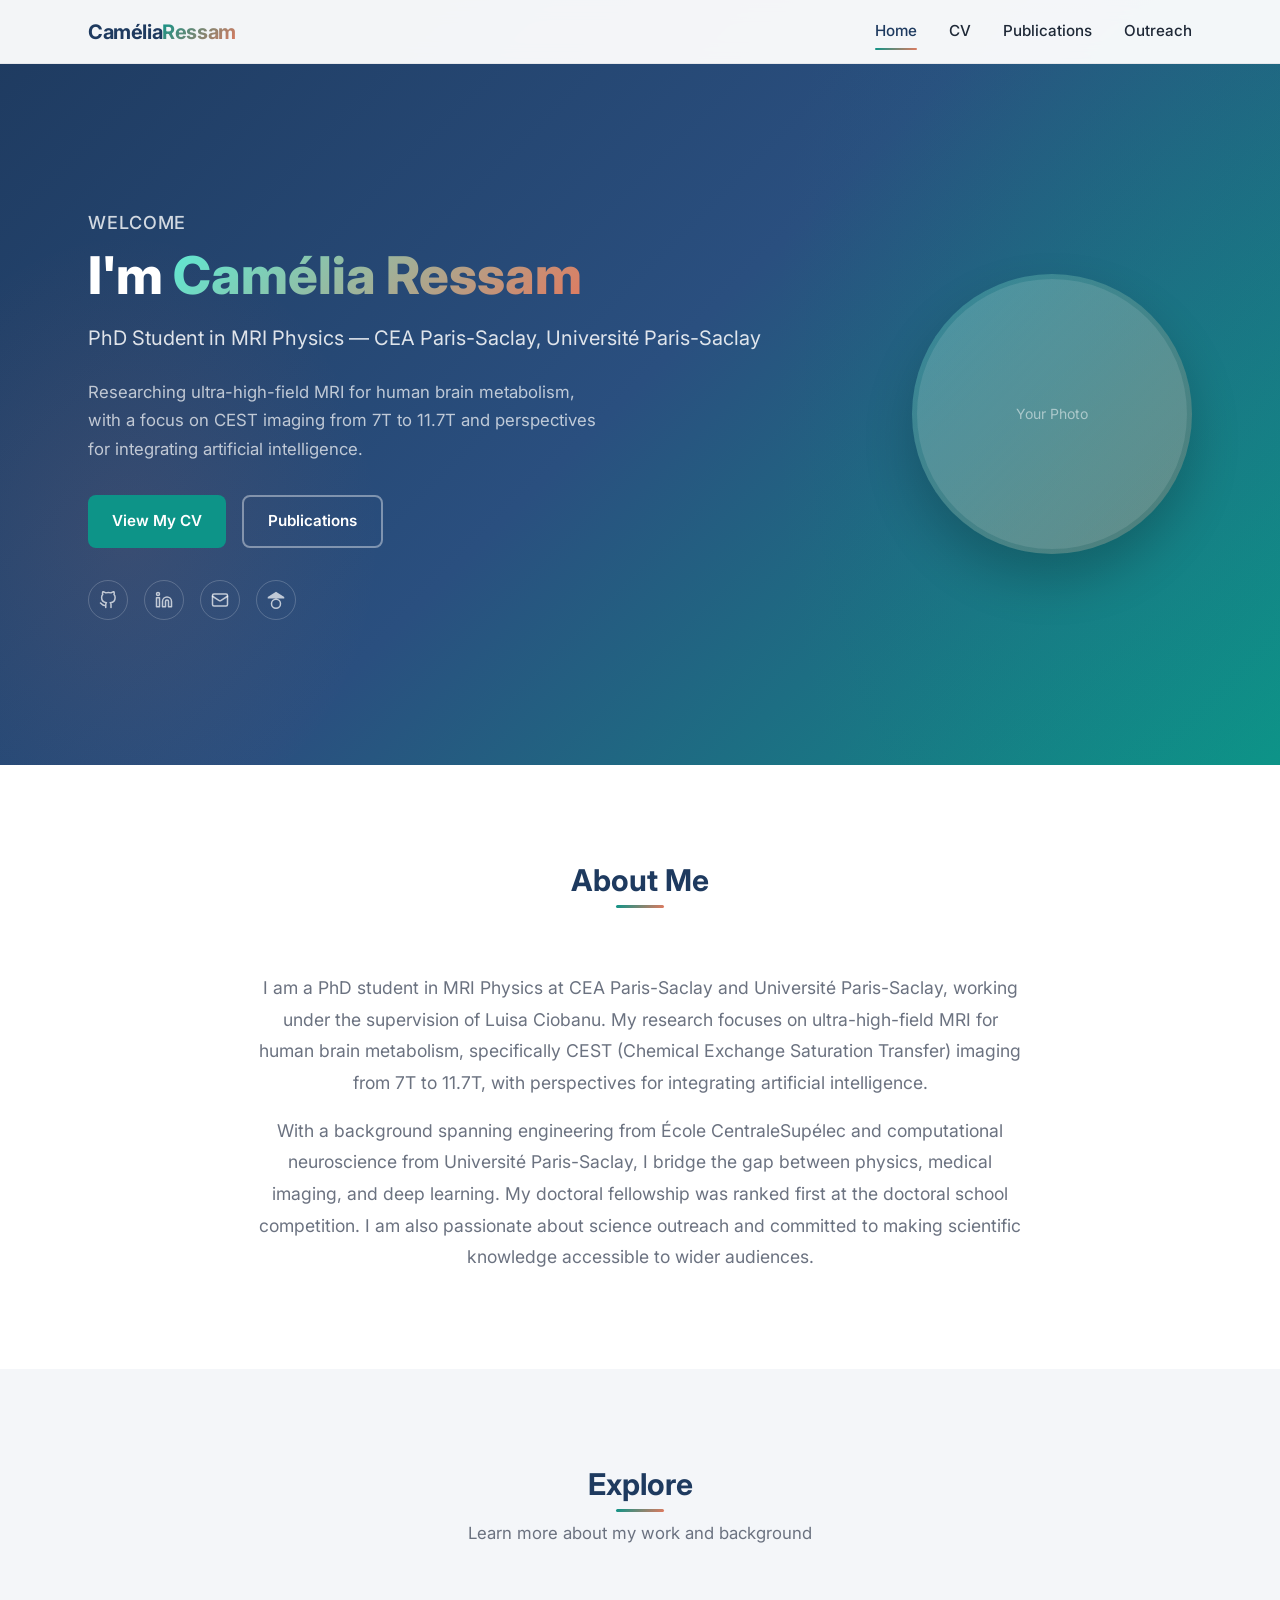
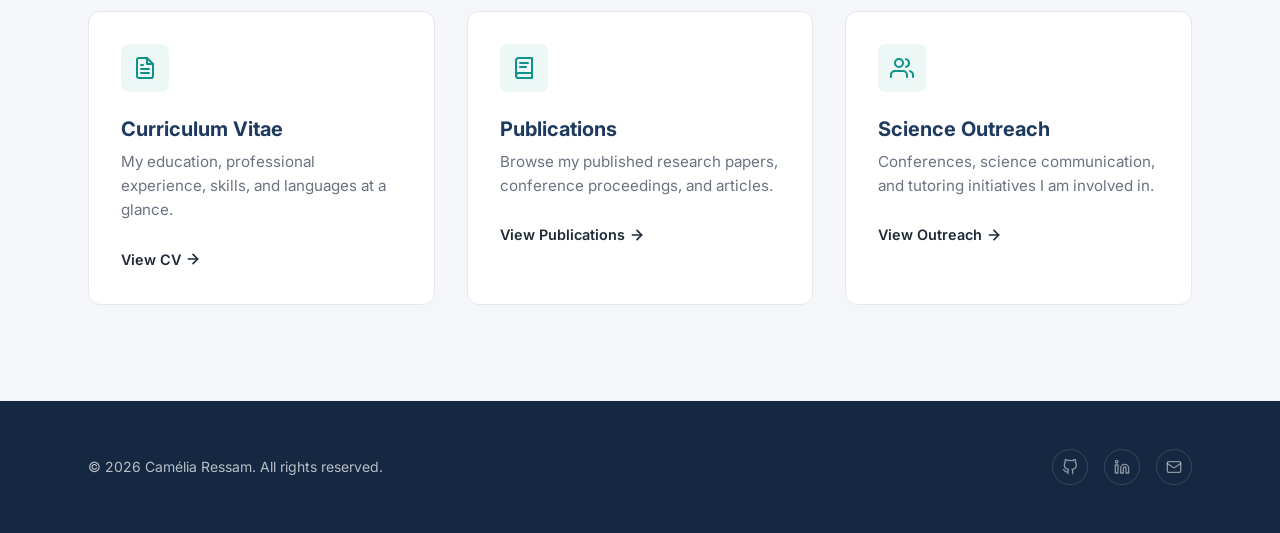
==== index.html @ 6297144e "First Commit" ====
<!DOCTYPE html>
<html lang="en">
<head>
  <meta charset="UTF-8">
  <meta name="viewport" content="width=device-width, initial-scale=1.0">
  <title>Cam&eacute;lia Ressam &mdash; MRI Physics Researcher</title>
  <meta name="description" content="Personal academic website of Cam&eacute;lia Ressam. PhD student in MRI Physics at CEA Paris-Saclay. Research, publications, and CV.">
  <link rel="preconnect" href="https://fonts.googleapis.com">
  <link rel="preconnect" href="https://fonts.gstatic.com" crossorigin>
  <link href="https://fonts.googleapis.com/css2?family=Inter:wght@400;500;600;700;800&display=swap" rel="stylesheet">
  <link rel="stylesheet" href="css/style.css">
</head>
<body>

  <!-- ════════════════════════════════════════════════════════
       Navigation
       ════════════════════════════════════════════════════════ -->
  <nav class="navbar" role="navigation" aria-label="Main navigation">
    <div class="container navbar__inner">
      <a href="index.html" class="navbar__logo">Cam&eacute;lia<span>Ressam</span></a>

      <button class="navbar__toggle" aria-label="Toggle menu" aria-expanded="false">
        <span></span><span></span><span></span>
      </button>

      <div class="navbar__links">
        <a href="index.html" class="navbar__link navbar__link--active">Home</a>
        <a href="cv.html" class="navbar__link">CV</a>
        <a href="publications.html" class="navbar__link">Publications</a>
        <a href="outreach.html" class="navbar__link">Outreach</a>
      </div>
    </div>
  </nav>

  <!-- ════════════════════════════════════════════════════════
       Hero
       ════════════════════════════════════════════════════════ -->
  <header class="hero">
    <div class="container hero__inner">
      <div class="hero__content">
        <p class="hero__greeting">Welcome</p>
        <h1 class="hero__name">I'm <span>Cam&eacute;lia Ressam</span></h1>
        <p class="hero__title">PhD Student in MRI Physics &mdash; CEA Paris-Saclay, Universit&eacute; Paris-Saclay</p>
        <p class="hero__description">
          Researching ultra-high-field MRI for human brain metabolism, with a focus on
          CEST imaging from 7T to 11.7T and perspectives for integrating artificial intelligence.
        </p>

        <div class="hero__actions">
          <a href="cv.html" class="btn btn--primary">View My CV</a>
          <a href="publications.html" class="btn btn--outline">Publications</a>
        </div>

        <div class="social-links" style="margin-top: var(--spacing-xl);">
          <a href="#" class="social-link" aria-label="GitHub" target="_blank" rel="noopener noreferrer">
            <svg width="18" height="18" viewBox="0 0 24 24" fill="none" stroke="currentColor" stroke-width="2" stroke-linecap="round" stroke-linejoin="round"><path d="M9 19c-5 1.5-5-2.5-7-3m14 6v-3.87a3.37 3.37 0 0 0-.94-2.61c3.14-.35 6.44-1.54 6.44-7A5.44 5.44 0 0 0 20 4.77 5.07 5.07 0 0 0 19.91 1S18.73.65 16 2.48a13.38 13.38 0 0 0-7 0C6.27.65 5.09 1 5.09 1A5.07 5.07 0 0 0 5 4.77a5.44 5.44 0 0 0-1.5 3.78c0 5.42 3.3 6.61 6.44 7A3.37 3.37 0 0 0 9 18.13V22"/></svg>
          </a>
          <a href="#" class="social-link" aria-label="LinkedIn" target="_blank" rel="noopener noreferrer">
            <svg width="18" height="18" viewBox="0 0 24 24" fill="none" stroke="currentColor" stroke-width="2" stroke-linecap="round" stroke-linejoin="round"><path d="M16 8a6 6 0 0 1 6 6v7h-4v-7a2 2 0 0 0-2-2 2 2 0 0 0-2 2v7h-4v-7a6 6 0 0 1 6-6z"/><rect x="2" y="9" width="4" height="12"/><circle cx="4" cy="4" r="2"/></svg>
          </a>
          <a href="mailto:camelia.ressam@cea.fr" class="social-link" aria-label="Email">
            <svg width="18" height="18" viewBox="0 0 24 24" fill="none" stroke="currentColor" stroke-width="2" stroke-linecap="round" stroke-linejoin="round"><rect x="2" y="4" width="20" height="16" rx="2"/><path d="m22 7-8.97 5.7a1.94 1.94 0 0 1-2.06 0L2 7"/></svg>
          </a>
          <a href="#" class="social-link" aria-label="Google Scholar" target="_blank" rel="noopener noreferrer">
            <svg width="18" height="18" viewBox="0 0 24 24" fill="currentColor"><path d="M12 24a7 7 0 1 1 0-14 7 7 0 0 1 0 14zm0-2a5 5 0 1 0 0-10 5 5 0 0 0 0 10zM1 8l11-7 11 7v2H1V8z"/></svg>
          </a>
        </div>
      </div>

      <div class="hero__photo">
        <div class="hero__photo-wrapper">
          <!-- Replace with <img src="assets/photo.jpg" alt="Cam&eacute;lia Ressam"> when available -->
          <div class="hero__photo-placeholder">Your Photo</div>
        </div>
      </div>
    </div>
  </header>

  <!-- ════════════════════════════════════════════════════════
       About Section
       ════════════════════════════════════════════════════════ -->
  <section class="section" id="about">
    <div class="container">
      <div class="section__header fade-in">
        <h2>About Me</h2>
      </div>
      <div class="about__content fade-in">
        <p class="about__text">
          I am a PhD student in MRI Physics at CEA Paris-Saclay and Universit&eacute; Paris-Saclay,
          working under the supervision of Luisa Ciobanu. My research focuses on ultra-high-field
          MRI for human brain metabolism, specifically CEST (Chemical Exchange Saturation Transfer)
          imaging from 7T to 11.7T, with perspectives for integrating artificial intelligence.
        </p>
        <p class="about__text" style="margin-top: var(--spacing-md);">
          With a background spanning engineering from &Eacute;cole CentraleSup&eacute;lec and
          computational neuroscience from Universit&eacute; Paris-Saclay, I bridge the gap between
          physics, medical imaging, and deep learning. My doctoral fellowship was ranked first
          at the doctoral school competition. I am also passionate about science outreach and
          committed to making scientific knowledge accessible to wider audiences.
        </p>
      </div>
    </div>
  </section>

  <!-- ════════════════════════════════════════════════════════
       Quick Links
       ════════════════════════════════════════════════════════ -->
  <section class="section section--alt" id="explore">
    <div class="container">
      <div class="section__header fade-in">
        <h2>Explore</h2>
        <p class="section__subtitle">Learn more about my work and background</p>
      </div>
      <div class="cards-grid">
        <a href="cv.html" class="card fade-in" style="text-decoration:none; color:inherit;">
          <div class="card__icon">
            <svg width="24" height="24" viewBox="0 0 24 24" fill="none" stroke="currentColor" stroke-width="2" stroke-linecap="round" stroke-linejoin="round"><path d="M14 2H6a2 2 0 0 0-2 2v16a2 2 0 0 0 2 2h12a2 2 0 0 0 2-2V8z"/><polyline points="14 2 14 8 20 8"/><line x1="16" y1="13" x2="8" y2="13"/><line x1="16" y1="17" x2="8" y2="17"/><polyline points="10 9 9 9 8 9"/></svg>
          </div>
          <h3 class="card__title">Curriculum Vitae</h3>
          <p class="card__text">My education, professional experience, skills, and languages at a glance.</p>
          <span class="card__link">
            View CV
            <svg width="16" height="16" viewBox="0 0 24 24" fill="none" stroke="currentColor" stroke-width="2.5" stroke-linecap="round" stroke-linejoin="round"><line x1="5" y1="12" x2="19" y2="12"/><polyline points="12 5 19 12 12 19"/></svg>
          </span>
        </a>

        <a href="publications.html" class="card fade-in" style="text-decoration:none; color:inherit;">
          <div class="card__icon">
            <svg width="24" height="24" viewBox="0 0 24 24" fill="none" stroke="currentColor" stroke-width="2" stroke-linecap="round" stroke-linejoin="round"><path d="M4 19.5A2.5 2.5 0 0 1 6.5 17H20"/><path d="M6.5 2H20v20H6.5A2.5 2.5 0 0 1 4 19.5v-15A2.5 2.5 0 0 1 6.5 2z"/><line x1="8" y1="7" x2="16" y2="7"/><line x1="8" y1="11" x2="14" y2="11"/></svg>
          </div>
          <h3 class="card__title">Publications</h3>
          <p class="card__text">Browse my published research papers, conference proceedings, and articles.</p>
          <span class="card__link">
            View Publications
            <svg width="16" height="16" viewBox="0 0 24 24" fill="none" stroke="currentColor" stroke-width="2.5" stroke-linecap="round" stroke-linejoin="round"><line x1="5" y1="12" x2="19" y2="12"/><polyline points="12 5 19 12 12 19"/></svg>
          </span>
        </a>

        <a href="outreach.html" class="card fade-in" style="text-decoration:none; color:inherit;">
          <div class="card__icon">
            <svg width="24" height="24" viewBox="0 0 24 24" fill="none" stroke="currentColor" stroke-width="2" stroke-linecap="round" stroke-linejoin="round"><path d="M17 21v-2a4 4 0 0 0-4-4H5a4 4 0 0 0-4 4v2"/><circle cx="9" cy="7" r="4"/><path d="M23 21v-2a4 4 0 0 0-3-3.87"/><path d="M16 3.13a4 4 0 0 1 0 7.75"/></svg>
          </div>
          <h3 class="card__title">Science Outreach</h3>
          <p class="card__text">Conferences, science communication, and tutoring initiatives I am involved in.</p>
          <span class="card__link">
            View Outreach
            <svg width="16" height="16" viewBox="0 0 24 24" fill="none" stroke="currentColor" stroke-width="2.5" stroke-linecap="round" stroke-linejoin="round"><line x1="5" y1="12" x2="19" y2="12"/><polyline points="12 5 19 12 12 19"/></svg>
          </span>
        </a>
      </div>
    </div>
  </section>

  <!-- ════════════════════════════════════════════════════════
       Footer
       ════════════════════════════════════════════════════════ -->
  <footer class="footer">
    <div class="container footer__inner">
      <p class="footer__copy">&copy; 2026 Cam&eacute;lia Ressam. All rights reserved.</p>
      <div class="footer__links">
        <a href="#" class="footer__link" aria-label="GitHub" target="_blank" rel="noopener noreferrer">
          <svg width="16" height="16" viewBox="0 0 24 24" fill="none" stroke="currentColor" stroke-width="2" stroke-linecap="round" stroke-linejoin="round"><path d="M9 19c-5 1.5-5-2.5-7-3m14 6v-3.87a3.37 3.37 0 0 0-.94-2.61c3.14-.35 6.44-1.54 6.44-7A5.44 5.44 0 0 0 20 4.77 5.07 5.07 0 0 0 19.91 1S18.73.65 16 2.48a13.38 13.38 0 0 0-7 0C6.27.65 5.09 1 5.09 1A5.07 5.07 0 0 0 5 4.77a5.44 5.44 0 0 0-1.5 3.78c0 5.42 3.3 6.61 6.44 7A3.37 3.37 0 0 0 9 18.13V22"/></svg>
        </a>
        <a href="#" class="footer__link" aria-label="LinkedIn" target="_blank" rel="noopener noreferrer">
          <svg width="16" height="16" viewBox="0 0 24 24" fill="none" stroke="currentColor" stroke-width="2" stroke-linecap="round" stroke-linejoin="round"><path d="M16 8a6 6 0 0 1 6 6v7h-4v-7a2 2 0 0 0-2-2 2 2 0 0 0-2 2v7h-4v-7a6 6 0 0 1 6-6z"/><rect x="2" y="9" width="4" height="12"/><circle cx="4" cy="4" r="2"/></svg>
        </a>
        <a href="mailto:camelia.ressam@cea.fr" class="footer__link" aria-label="Email">
          <svg width="16" height="16" viewBox="0 0 24 24" fill="none" stroke="currentColor" stroke-width="2" stroke-linecap="round" stroke-linejoin="round"><rect x="2" y="4" width="20" height="16" rx="2"/><path d="m22 7-8.97 5.7a1.94 1.94 0 0 1-2.06 0L2 7"/></svg>
        </a>
      </div>
    </div>
  </footer>

  <script src="js/main.js"></script>
</body>
</html>
---- css/style.css ----
/* ============================================================
   CSS Custom Properties
   ============================================================ */
:root {
  --color-primary: #1e3a5f;
  --color-primary-light: #2a4f7f;
  --color-primary-dark: #142842;
  --color-accent: #0d9488;
  --color-accent-light: #14b8a6;
  --color-accent-secondary: #e07a5f;
  --color-bg: #ffffff;
  --color-bg-alt: #f4f6f9;
  --color-bg-card: #ffffff;
  --color-text: #1f2937;
  --color-text-light: #6b7280;
  --color-text-inverse: #ffffff;
  --color-border: #e5e7eb;
  --color-border-accent: #0d9488;
  --gradient-accent: linear-gradient(135deg, #0d9488, #e07a5f);
  --gradient-hero: linear-gradient(135deg, #1e3a5f 0%, #2a4f7f 50%, #0d9488 100%);

  --font-body: 'Inter', system-ui, -apple-system, sans-serif;
  --font-heading: 'Inter', system-ui, -apple-system, sans-serif;

  --spacing-xs: 0.25rem;
  --spacing-sm: 0.5rem;
  --spacing-md: 1rem;
  --spacing-lg: 1.5rem;
  --spacing-xl: 2rem;
  --spacing-2xl: 3rem;
  --spacing-3xl: 4rem;
  --spacing-4xl: 6rem;

  --radius-sm: 0.375rem;
  --radius-md: 0.5rem;
  --radius-lg: 0.75rem;
  --radius-xl: 1rem;
  --radius-full: 9999px;

  --shadow-sm: 0 1px 2px rgba(0, 0, 0, 0.05);
  --shadow-md: 0 4px 6px -1px rgba(0, 0, 0, 0.07), 0 2px 4px -2px rgba(0, 0, 0, 0.05);
  --shadow-lg: 0 10px 15px -3px rgba(0, 0, 0, 0.08), 0 4px 6px -4px rgba(0, 0, 0, 0.05);
  --shadow-xl: 0 20px 25px -5px rgba(0, 0, 0, 0.08), 0 8px 10px -6px rgba(0, 0, 0, 0.04);

  --transition-fast: 150ms ease;
  --transition-base: 250ms ease;
  --transition-slow: 350ms ease;

  --nav-height: 4rem;
  --max-width: 72rem;
}

/* ============================================================
   Reset & Base
   ============================================================ */
*,
*::before,
*::after {
  box-sizing: border-box;
  margin: 0;
  padding: 0;
}

html {
  scroll-behavior: smooth;
  scroll-padding-top: calc(var(--nav-height) + var(--spacing-lg));
}

body {
  font-family: var(--font-body);
  font-size: 1rem;
  line-height: 1.6;
  color: var(--color-text);
  background-color: var(--color-bg);
  -webkit-font-smoothing: antialiased;
  -moz-osx-font-smoothing: grayscale;
}

img {
  max-width: 100%;
  height: auto;
  display: block;
}

a {
  color: var(--color-accent);
  text-decoration: none;
  transition: color var(--transition-fast);
}

a:hover {
  color: var(--color-accent-light);
}

h1, h2, h3, h4, h5, h6 {
  font-family: var(--font-heading);
  font-weight: 700;
  line-height: 1.3;
  color: var(--color-primary);
}

h1 { font-size: 2.5rem; }
h2 { font-size: 1.875rem; }
h3 { font-size: 1.375rem; }
h4 { font-size: 1.125rem; }

p + p { margin-top: var(--spacing-md); }

ul, ol {
  list-style: none;
}

button {
  font-family: inherit;
  cursor: pointer;
  border: none;
  background: none;
}

/* ============================================================
   Utilities
   ============================================================ */
.container {
  width: 100%;
  max-width: var(--max-width);
  margin: 0 auto;
  padding: 0 var(--spacing-lg);
}

.section {
  padding: var(--spacing-4xl) 0;
}

.section--alt {
  background-color: var(--color-bg-alt);
}

.section__header {
  text-align: center;
  margin-bottom: var(--spacing-3xl);
}

.section__header h2 {
  display: inline-block;
  position: relative;
  padding-bottom: var(--spacing-sm);
}

.section__header h2::after {
  content: '';
  position: absolute;
  bottom: 0;
  left: 50%;
  transform: translateX(-50%);
  width: 3rem;
  height: 3px;
  background: var(--gradient-accent);
  border-radius: var(--radius-full);
}

.section__subtitle {
  color: var(--color-text-light);
  margin-top: var(--spacing-sm);
  font-size: 1.05rem;
}

.sr-only {
  position: absolute;
  width: 1px;
  height: 1px;
  padding: 0;
  margin: -1px;
  overflow: hidden;
  clip: rect(0, 0, 0, 0);
  white-space: nowrap;
  border: 0;
}

/* ============================================================
   Navigation
   ============================================================ */
.navbar {
  position: fixed;
  top: 0;
  left: 0;
  right: 0;
  height: var(--nav-height);
  background: rgba(255, 255, 255, 0.95);
  backdrop-filter: blur(10px);
  -webkit-backdrop-filter: blur(10px);
  border-bottom: 1px solid var(--color-border);
  z-index: 1000;
  transition: box-shadow var(--transition-base);
}

.navbar--scrolled {
  box-shadow: var(--shadow-md);
}

.navbar__inner {
  display: flex;
  align-items: center;
  justify-content: space-between;
  height: 100%;
}

.navbar__logo {
  font-size: 1.25rem;
  font-weight: 700;
  color: var(--color-primary);
  letter-spacing: -0.02em;
}

.navbar__logo:hover {
  color: var(--color-primary);
}

.navbar__logo span {
  background: var(--gradient-accent);
  -webkit-background-clip: text;
  background-clip: text;
  -webkit-text-fill-color: transparent;
}

.navbar__links {
  display: flex;
  align-items: center;
  gap: var(--spacing-xl);
}

.navbar__link {
  position: relative;
  font-size: 0.95rem;
  font-weight: 500;
  color: var(--color-text);
  padding: var(--spacing-xs) 0;
  transition: color var(--transition-fast);
}

.navbar__link::after {
  content: '';
  position: absolute;
  bottom: -2px;
  left: 0;
  width: 0;
  height: 2px;
  background: var(--gradient-accent);
  border-radius: var(--radius-full);
  transition: width var(--transition-base);
}

.navbar__link:hover,
.navbar__link--active {
  color: var(--color-primary);
}

.navbar__link:hover::after,
.navbar__link--active::after {
  width: 100%;
}

.navbar__toggle {
  display: none;
  flex-direction: column;
  justify-content: center;
  gap: 5px;
  width: 2rem;
  height: 2rem;
  padding: 2px;
}

.navbar__toggle span {
  display: block;
  width: 100%;
  height: 2px;
  background: var(--color-primary);
  border-radius: var(--radius-full);
  transition: transform var(--transition-base), opacity var(--transition-fast);
}

.navbar__toggle--open span:nth-child(1) {
  transform: translateY(7px) rotate(45deg);
}

.navbar__toggle--open span:nth-child(2) {
  opacity: 0;
}

.navbar__toggle--open span:nth-child(3) {
  transform: translateY(-7px) rotate(-45deg);
}

/* ============================================================
   Hero
   ============================================================ */
.hero {
  position: relative;
  min-height: 85vh;
  display: flex;
  align-items: center;
  background: var(--gradient-hero);
  padding-top: var(--nav-height);
  overflow: hidden;
}

.hero::before {
  content: '';
  position: absolute;
  top: -50%;
  right: -20%;
  width: 60%;
  height: 200%;
  background: radial-gradient(ellipse, rgba(13, 148, 136, 0.15) 0%, transparent 70%);
  pointer-events: none;
}

.hero::after {
  content: '';
  position: absolute;
  bottom: -10%;
  left: -10%;
  width: 40%;
  height: 80%;
  background: radial-gradient(ellipse, rgba(224, 122, 95, 0.1) 0%, transparent 70%);
  pointer-events: none;
}

.hero__inner {
  display: flex;
  align-items: center;
  gap: var(--spacing-3xl);
  position: relative;
  z-index: 1;
}

.hero__content {
  flex: 1;
}

.hero__greeting {
  font-size: 1.125rem;
  font-weight: 500;
  color: rgba(255, 255, 255, 0.8);
  margin-bottom: var(--spacing-sm);
  letter-spacing: 0.05em;
  text-transform: uppercase;
}

.hero__name {
  font-size: 3.25rem;
  font-weight: 800;
  color: var(--color-text-inverse);
  line-height: 1.15;
  margin-bottom: var(--spacing-md);
}

.hero__name span {
  background: linear-gradient(135deg, #5eead4, #e07a5f);
  -webkit-background-clip: text;
  background-clip: text;
  -webkit-text-fill-color: transparent;
}

.hero__title {
  font-size: 1.25rem;
  font-weight: 400;
  color: rgba(255, 255, 255, 0.85);
  margin-bottom: var(--spacing-lg);
}

.hero__description {
  font-size: 1.05rem;
  color: rgba(255, 255, 255, 0.7);
  max-width: 32rem;
  line-height: 1.7;
  margin-bottom: var(--spacing-xl);
}

.hero__actions {
  display: flex;
  gap: var(--spacing-md);
  flex-wrap: wrap;
}

.hero__photo {
  flex-shrink: 0;
}

.hero__photo-wrapper {
  width: 280px;
  height: 280px;
  border-radius: var(--radius-full);
  background: linear-gradient(135deg, rgba(94, 234, 212, 0.3), rgba(224, 122, 95, 0.3));
  padding: 5px;
  box-shadow: 0 25px 50px rgba(0, 0, 0, 0.2);
}

.hero__photo-wrapper img,
.hero__photo-placeholder {
  width: 100%;
  height: 100%;
  border-radius: var(--radius-full);
  object-fit: cover;
}

.hero__photo-placeholder {
  display: flex;
  align-items: center;
  justify-content: center;
  background: rgba(255, 255, 255, 0.1);
  color: rgba(255, 255, 255, 0.5);
  font-size: 0.875rem;
  text-align: center;
  padding: var(--spacing-md);
}

/* ============================================================
   Buttons
   ============================================================ */
.btn {
  display: inline-flex;
  align-items: center;
  gap: var(--spacing-sm);
  padding: 0.75rem 1.5rem;
  font-size: 0.95rem;
  font-weight: 600;
  border-radius: var(--radius-md);
  transition: all var(--transition-base);
  text-decoration: none;
}

.btn--primary {
  background: var(--color-accent);
  color: var(--color-text-inverse);
}

.btn--primary:hover {
  background: var(--color-accent-light);
  color: var(--color-text-inverse);
  transform: translateY(-1px);
  box-shadow: 0 4px 12px rgba(13, 148, 136, 0.3);
}

.btn--outline {
  border: 2px solid rgba(255, 255, 255, 0.4);
  color: var(--color-text-inverse);
}

.btn--outline:hover {
  border-color: rgba(255, 255, 255, 0.8);
  color: var(--color-text-inverse);
  background: rgba(255, 255, 255, 0.1);
  transform: translateY(-1px);
}

.btn--outline-dark {
  border: 2px solid var(--color-border);
  color: var(--color-text);
}

.btn--outline-dark:hover {
  border-color: var(--color-accent);
  color: var(--color-accent);
  transform: translateY(-1px);
}

.btn--small {
  padding: 0.4rem 0.9rem;
  font-size: 0.8rem;
}

.btn--ghost {
  color: var(--color-accent);
  padding: 0.4rem 0.75rem;
}

.btn--ghost:hover {
  background: rgba(13, 148, 136, 0.08);
}

/* ============================================================
   Cards (Home quick-links)
   ============================================================ */
.cards-grid {
  display: grid;
  grid-template-columns: repeat(auto-fit, minmax(280px, 1fr));
  gap: var(--spacing-xl);
}

.card {
  background: var(--color-bg-card);
  border-radius: var(--radius-lg);
  padding: var(--spacing-xl);
  border: 1px solid var(--color-border);
  transition: all var(--transition-base);
  position: relative;
  overflow: hidden;
}

.card::before {
  content: '';
  position: absolute;
  top: 0;
  left: 0;
  right: 0;
  height: 3px;
  background: var(--gradient-accent);
  transform: scaleX(0);
  transform-origin: left;
  transition: transform var(--transition-base);
}

.card:hover {
  transform: translateY(-4px);
  box-shadow: var(--shadow-lg);
  border-color: transparent;
}

.card:hover::before {
  transform: scaleX(1);
}

.card__icon {
  width: 3rem;
  height: 3rem;
  border-radius: var(--radius-md);
  display: flex;
  align-items: center;
  justify-content: center;
  font-size: 1.5rem;
  margin-bottom: var(--spacing-lg);
  background: rgba(13, 148, 136, 0.08);
  color: var(--color-accent);
}

.card__title {
  font-size: 1.25rem;
  margin-bottom: var(--spacing-sm);
  color: var(--color-primary);
}

.card__text {
  color: var(--color-text-light);
  font-size: 0.95rem;
  margin-bottom: var(--spacing-lg);
}

.card__link {
  font-weight: 600;
  font-size: 0.9rem;
  display: inline-flex;
  align-items: center;
  gap: var(--spacing-xs);
}

.card__link svg {
  transition: transform var(--transition-fast);
}

.card:hover .card__link svg {
  transform: translateX(4px);
}

/* ============================================================
   About section (Home)
   ============================================================ */
.about__content {
  max-width: 48rem;
  margin: 0 auto;
  text-align: center;
}

.about__text {
  font-size: 1.1rem;
  color: var(--color-text-light);
  line-height: 1.8;
}

/* ============================================================
   Social Links
   ============================================================ */
.social-links {
  display: flex;
  align-items: center;
  gap: var(--spacing-md);
}

.social-link {
  display: flex;
  align-items: center;
  justify-content: center;
  width: 2.5rem;
  height: 2.5rem;
  border-radius: var(--radius-full);
  color: rgba(255, 255, 255, 0.7);
  border: 1px solid rgba(255, 255, 255, 0.2);
  transition: all var(--transition-base);
}

.social-link:hover {
  color: var(--color-text-inverse);
  background: rgba(255, 255, 255, 0.15);
  border-color: rgba(255, 255, 255, 0.4);
  transform: translateY(-2px);
}

.social-links--dark .social-link {
  color: var(--color-text-light);
  border-color: var(--color-border);
}

.social-links--dark .social-link:hover {
  color: var(--color-accent);
  border-color: var(--color-accent);
  background: rgba(13, 148, 136, 0.06);
}

/* ============================================================
   CV Page — Timeline
   ============================================================ */
.cv-header {
  display: flex;
  align-items: center;
  justify-content: space-between;
  flex-wrap: wrap;
  gap: var(--spacing-md);
  margin-bottom: var(--spacing-3xl);
}

.timeline {
  position: relative;
  padding-left: var(--spacing-2xl);
}

.timeline::before {
  content: '';
  position: absolute;
  left: 0;
  top: 0;
  bottom: 0;
  width: 2px;
  background: var(--color-border);
}

.timeline__item {
  position: relative;
  padding-bottom: var(--spacing-2xl);
}

.timeline__item:last-child {
  padding-bottom: 0;
}

.timeline__dot {
  position: absolute;
  left: calc(-1 * var(--spacing-2xl) - 5px);
  top: 6px;
  width: 12px;
  height: 12px;
  border-radius: var(--radius-full);
  background: var(--color-accent);
  border: 2px solid var(--color-bg);
  box-shadow: 0 0 0 3px rgba(13, 148, 136, 0.2);
}

.timeline__date {
  font-size: 0.85rem;
  font-weight: 600;
  color: var(--color-accent);
  margin-bottom: var(--spacing-xs);
  text-transform: uppercase;
  letter-spacing: 0.03em;
}

.timeline__title {
  font-size: 1.15rem;
  font-weight: 700;
  color: var(--color-primary);
  margin-bottom: var(--spacing-xs);
}

.timeline__subtitle {
  font-size: 0.95rem;
  color: var(--color-text-light);
  font-weight: 500;
  margin-bottom: var(--spacing-sm);
}

.timeline__description {
  font-size: 0.95rem;
  color: var(--color-text-light);
  line-height: 1.7;
}

/* ============================================================
   CV Page — Skills
   ============================================================ */
.skills-grid {
  display: grid;
  grid-template-columns: repeat(auto-fit, minmax(240px, 1fr));
  gap: var(--spacing-xl);
}

.skill-category__title {
  font-size: 1rem;
  font-weight: 700;
  color: var(--color-primary);
  margin-bottom: var(--spacing-md);
  padding-bottom: var(--spacing-sm);
  border-bottom: 2px solid var(--color-border);
}

.skill-tags {
  display: flex;
  flex-wrap: wrap;
  gap: var(--spacing-sm);
}

.skill-tag {
  padding: 0.3rem 0.75rem;
  font-size: 0.8rem;
  font-weight: 500;
  border-radius: var(--radius-full);
  background: rgba(13, 148, 136, 0.08);
  color: var(--color-accent);
  border: 1px solid rgba(13, 148, 136, 0.15);
  transition: all var(--transition-fast);
}

.skill-tag:hover {
  background: rgba(13, 148, 136, 0.15);
}

/* ============================================================
   CV Page — Languages
   ============================================================ */
.languages-grid {
  display: grid;
  grid-template-columns: repeat(auto-fit, minmax(200px, 1fr));
  gap: var(--spacing-lg);
}

.language-item {
  background: var(--color-bg-card);
  border-radius: var(--radius-md);
  padding: var(--spacing-lg);
  border: 1px solid var(--color-border);
}

.language-item__name {
  font-weight: 700;
  color: var(--color-primary);
  margin-bottom: var(--spacing-xs);
}

.language-item__level {
  font-size: 0.85rem;
  color: var(--color-text-light);
  margin-bottom: var(--spacing-sm);
}

.language-item__bar {
  height: 4px;
  background: var(--color-bg-alt);
  border-radius: var(--radius-full);
  overflow: hidden;
}

.language-item__bar-fill {
  height: 100%;
  background: var(--gradient-accent);
  border-radius: var(--radius-full);
  transition: width 0.6s ease;
}

/* ============================================================
   Publications Page
   ============================================================ */
.publications-controls {
  display: flex;
  align-items: center;
  justify-content: center;
  gap: var(--spacing-md);
  margin-bottom: var(--spacing-2xl);
  flex-wrap: wrap;
}

.filter-btn {
  padding: 0.45rem 1rem;
  font-size: 0.85rem;
  font-weight: 600;
  border-radius: var(--radius-full);
  border: 1px solid var(--color-border);
  color: var(--color-text-light);
  background: var(--color-bg);
  transition: all var(--transition-fast);
}

.filter-btn:hover {
  border-color: var(--color-accent);
  color: var(--color-accent);
}

.filter-btn--active {
  background: var(--color-accent);
  color: var(--color-text-inverse);
  border-color: var(--color-accent);
}

.pub-list {
  display: flex;
  flex-direction: column;
  gap: var(--spacing-xl);
  max-width: 52rem;
  margin: 0 auto;
}

.pub-card {
  background: var(--color-bg-card);
  border-radius: var(--radius-lg);
  padding: var(--spacing-xl);
  border: 1px solid var(--color-border);
  border-left: 3px solid var(--color-accent);
  transition: all var(--transition-base);
}

.pub-card:hover {
  box-shadow: var(--shadow-md);
}

.pub-card__year {
  display: inline-block;
  font-size: 0.75rem;
  font-weight: 700;
  color: var(--color-accent);
  background: rgba(13, 148, 136, 0.08);
  padding: 0.15rem 0.6rem;
  border-radius: var(--radius-full);
  margin-bottom: var(--spacing-sm);
  letter-spacing: 0.03em;
}

.pub-card__title {
  font-size: 1.125rem;
  font-weight: 700;
  color: var(--color-primary);
  margin-bottom: var(--spacing-sm);
  line-height: 1.4;
}

.pub-card__authors {
  font-size: 0.9rem;
  color: var(--color-text-light);
  margin-bottom: var(--spacing-xs);
}

.pub-card__venue {
  font-size: 0.9rem;
  color: var(--color-text-light);
  font-style: italic;
  margin-bottom: var(--spacing-md);
}

.pub-card__actions {
  display: flex;
  align-items: center;
  gap: var(--spacing-sm);
  flex-wrap: wrap;
}

.pub-card__abstract {
  margin-top: var(--spacing-md);
  padding-top: var(--spacing-md);
  border-top: 1px solid var(--color-border);
  font-size: 0.9rem;
  color: var(--color-text-light);
  line-height: 1.7;
  display: none;
}

.pub-card__abstract--open {
  display: block;
  animation: fadeIn 0.3s ease;
}

@keyframes fadeIn {
  from { opacity: 0; transform: translateY(-4px); }
  to { opacity: 1; transform: translateY(0); }
}

.pub-card__bibtex {
  margin-top: var(--spacing-md);
  padding: var(--spacing-md);
  background: var(--color-bg-alt);
  border-radius: var(--radius-md);
  font-family: 'Courier New', monospace;
  font-size: 0.8rem;
  white-space: pre-wrap;
  word-break: break-all;
  color: var(--color-text-light);
  display: none;
}

.pub-card__bibtex--open {
  display: block;
  animation: fadeIn 0.3s ease;
}

/* ============================================================
   Page Header (for CV / Publications)
   ============================================================ */
.page-header {
  background: var(--gradient-hero);
  padding: calc(var(--nav-height) + var(--spacing-3xl)) 0 var(--spacing-3xl);
  text-align: center;
}

.page-header h1 {
  color: var(--color-text-inverse);
  margin-bottom: var(--spacing-sm);
}

.page-header p {
  color: rgba(255, 255, 255, 0.75);
  font-size: 1.1rem;
}

/* ============================================================
   Footer
   ============================================================ */
.footer {
  background: var(--color-primary-dark);
  color: rgba(255, 255, 255, 0.7);
  padding: var(--spacing-2xl) 0;
}

.footer__inner {
  display: flex;
  align-items: center;
  justify-content: space-between;
  flex-wrap: wrap;
  gap: var(--spacing-md);
}

.footer__copy {
  font-size: 0.875rem;
}

.footer__copy a {
  color: var(--color-accent-light);
}

.footer__links {
  display: flex;
  align-items: center;
  gap: var(--spacing-md);
}

.footer__link {
  display: flex;
  align-items: center;
  justify-content: center;
  width: 2.25rem;
  height: 2.25rem;
  border-radius: var(--radius-full);
  color: rgba(255, 255, 255, 0.5);
  border: 1px solid rgba(255, 255, 255, 0.15);
  transition: all var(--transition-base);
}

.footer__link:hover {
  color: var(--color-text-inverse);
  border-color: rgba(255, 255, 255, 0.4);
  background: rgba(255, 255, 255, 0.1);
  transform: translateY(-2px);
}

/* ============================================================
   Toast notification (for BibTeX copy)
   ============================================================ */
.toast {
  position: fixed;
  bottom: 2rem;
  left: 50%;
  transform: translateX(-50%) translateY(calc(100% + 2rem));
  background: var(--color-primary);
  color: var(--color-text-inverse);
  padding: 0.75rem 1.5rem;
  border-radius: var(--radius-md);
  font-size: 0.9rem;
  font-weight: 500;
  box-shadow: var(--shadow-xl);
  z-index: 9999;
  transition: transform var(--transition-base);
  pointer-events: none;
}

.toast--visible {
  transform: translateX(-50%) translateY(0);
}

/* ============================================================
   Scroll-in Animations
   ============================================================ */
.fade-in {
  opacity: 0;
  transform: translateY(20px);
  transition: opacity 0.6s ease, transform 0.6s ease;
}

.fade-in--visible {
  opacity: 1;
  transform: translateY(0);
}

/* ============================================================
   Responsive — Tablet (< 1024px)
   ============================================================ */
@media (max-width: 1024px) {
  h1 { font-size: 2rem; }
  h2 { font-size: 1.5rem; }

  .hero__name {
    font-size: 2.5rem;
  }

  .hero__inner {
    gap: var(--spacing-xl);
  }

  .hero__photo-wrapper {
    width: 220px;
    height: 220px;
  }
}

/* ============================================================
   Responsive — Mobile (< 768px)
   ============================================================ */
@media (max-width: 768px) {
  :root {
    --spacing-4xl: 3rem;
    --spacing-3xl: 2.5rem;
  }

  h1 { font-size: 1.75rem; }

  .navbar__links {
    position: fixed;
    top: var(--nav-height);
    left: 0;
    right: 0;
    background: rgba(255, 255, 255, 0.98);
    backdrop-filter: blur(10px);
    -webkit-backdrop-filter: blur(10px);
    flex-direction: column;
    padding: var(--spacing-xl);
    gap: var(--spacing-lg);
    border-bottom: 1px solid var(--color-border);
    transform: translateY(-100%);
    opacity: 0;
    pointer-events: none;
    transition: transform var(--transition-base), opacity var(--transition-base);
  }

  .navbar__links--open {
    transform: translateY(0);
    opacity: 1;
    pointer-events: auto;
  }

  .navbar__toggle {
    display: flex;
  }

  .hero {
    min-height: auto;
    padding-top: calc(var(--nav-height) + var(--spacing-2xl));
    padding-bottom: var(--spacing-2xl);
  }

  .hero__inner {
    flex-direction: column-reverse;
    text-align: center;
  }

  .hero__name {
    font-size: 2rem;
  }

  .hero__description {
    margin-left: auto;
    margin-right: auto;
  }

  .hero__actions {
    justify-content: center;
  }

  .hero__photo-wrapper {
    width: 180px;
    height: 180px;
  }

  .social-links {
    justify-content: center;
  }

  .footer__inner {
    flex-direction: column;
    text-align: center;
  }

  .cv-header {
    flex-direction: column;
    align-items: flex-start;
  }

  .pub-card__actions {
    flex-direction: column;
    align-items: flex-start;
  }
}
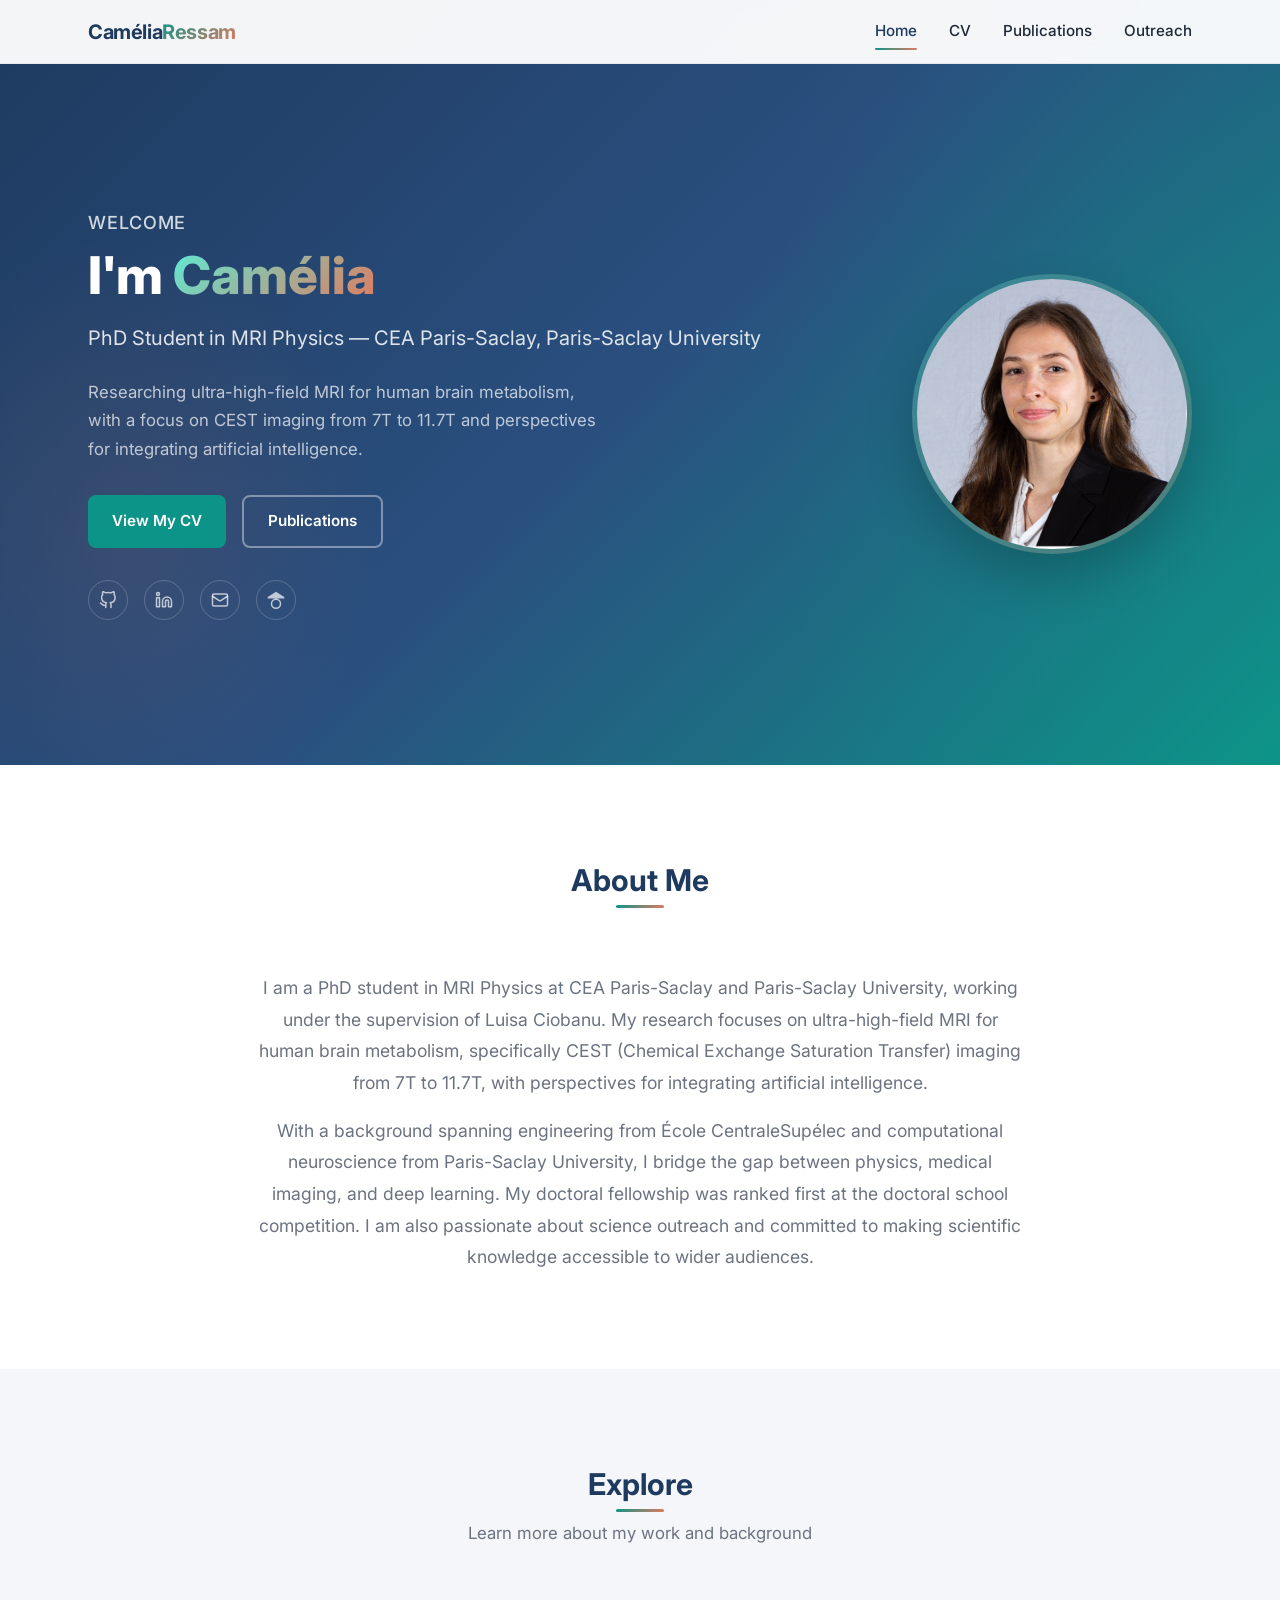
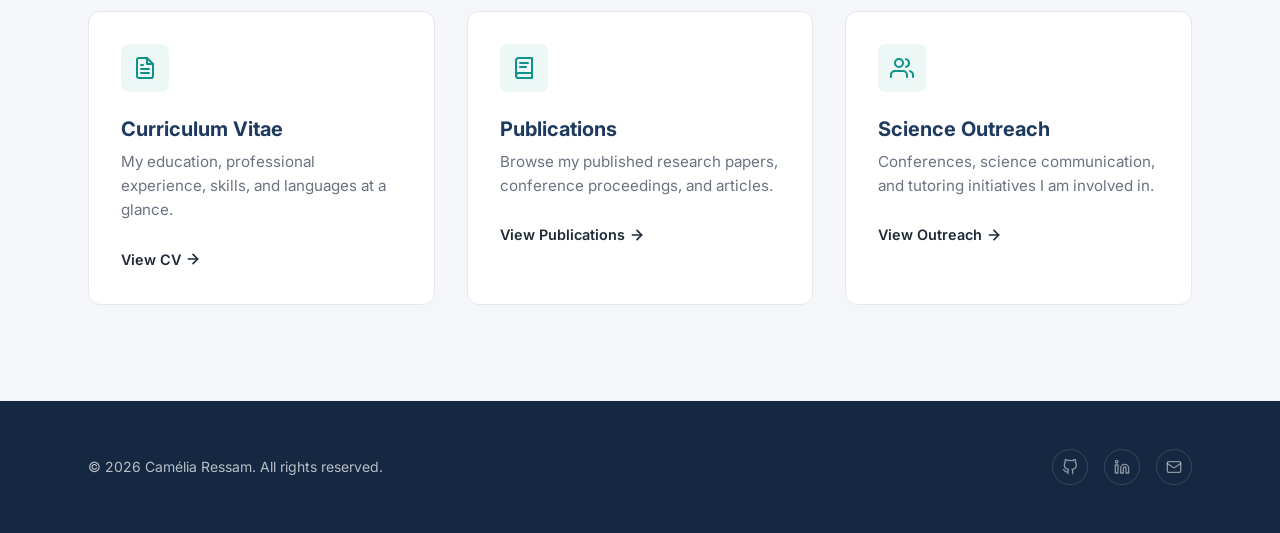
==== commit e985864b: "added photo" ====
--- a/index.html
+++ b/index.html
@@ -39,8 +39,8 @@
     <div class="container hero__inner">
       <div class="hero__content">
         <p class="hero__greeting">Welcome</p>
-        <h1 class="hero__name">I'm <span>Cam&eacute;lia Ressam</span></h1>
-        <p class="hero__title">PhD Student in MRI Physics &mdash; CEA Paris-Saclay, Universit&eacute; Paris-Saclay</p>
+        <h1 class="hero__name">I'm <span>Cam&eacute;lia</span></h1>
+        <p class="hero__title">PhD Student in MRI Physics &mdash; CEA Paris-Saclay, Paris-Saclay University</p>
         <p class="hero__description">
           Researching ultra-high-field MRI for human brain metabolism, with a focus on
           CEST imaging from 7T to 11.7T and perspectives for integrating artificial intelligence.
@@ -70,7 +70,7 @@
       <div class="hero__photo">
         <div class="hero__photo-wrapper">
           <!-- Replace with <img src="assets/photo.jpg" alt="Cam&eacute;lia Ressam"> when available -->
-          <div class="hero__photo-placeholder">Your Photo</div>
+          <img src="assets/Image/Photo_CV_CS.jpg" alt="Camélia Ressam">
         </div>
       </div>
     </div>
@@ -86,14 +86,14 @@
       </div>
       <div class="about__content fade-in">
         <p class="about__text">
-          I am a PhD student in MRI Physics at CEA Paris-Saclay and Universit&eacute; Paris-Saclay,
+          I am a PhD student in MRI Physics at CEA Paris-Saclay and Paris-Saclay University,
           working under the supervision of Luisa Ciobanu. My research focuses on ultra-high-field
           MRI for human brain metabolism, specifically CEST (Chemical Exchange Saturation Transfer)
           imaging from 7T to 11.7T, with perspectives for integrating artificial intelligence.
         </p>
         <p class="about__text" style="margin-top: var(--spacing-md);">
           With a background spanning engineering from &Eacute;cole CentraleSup&eacute;lec and
-          computational neuroscience from Universit&eacute; Paris-Saclay, I bridge the gap between
+          computational neuroscience from Paris-Saclay University, I bridge the gap between
           physics, medical imaging, and deep learning. My doctoral fellowship was ranked first
           at the doctoral school competition. I am also passionate about science outreach and
           committed to making scientific knowledge accessible to wider audiences.
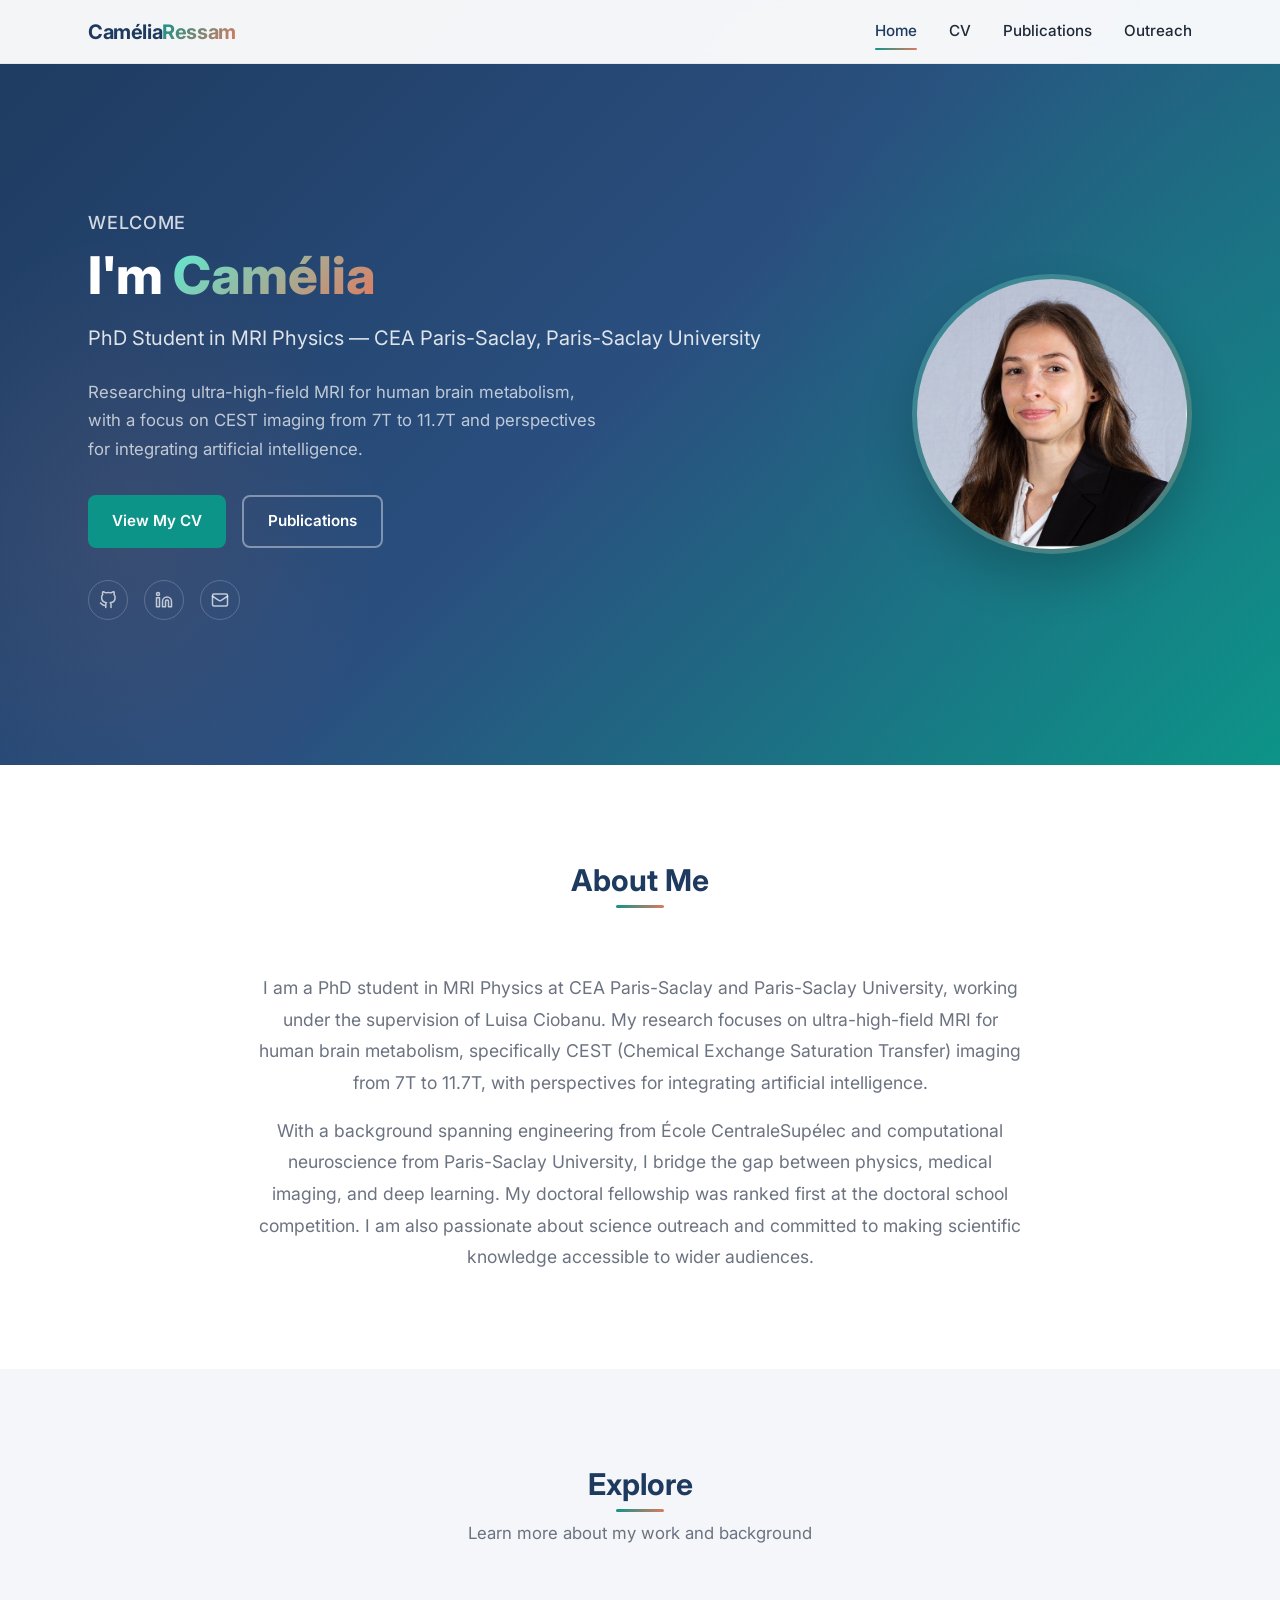
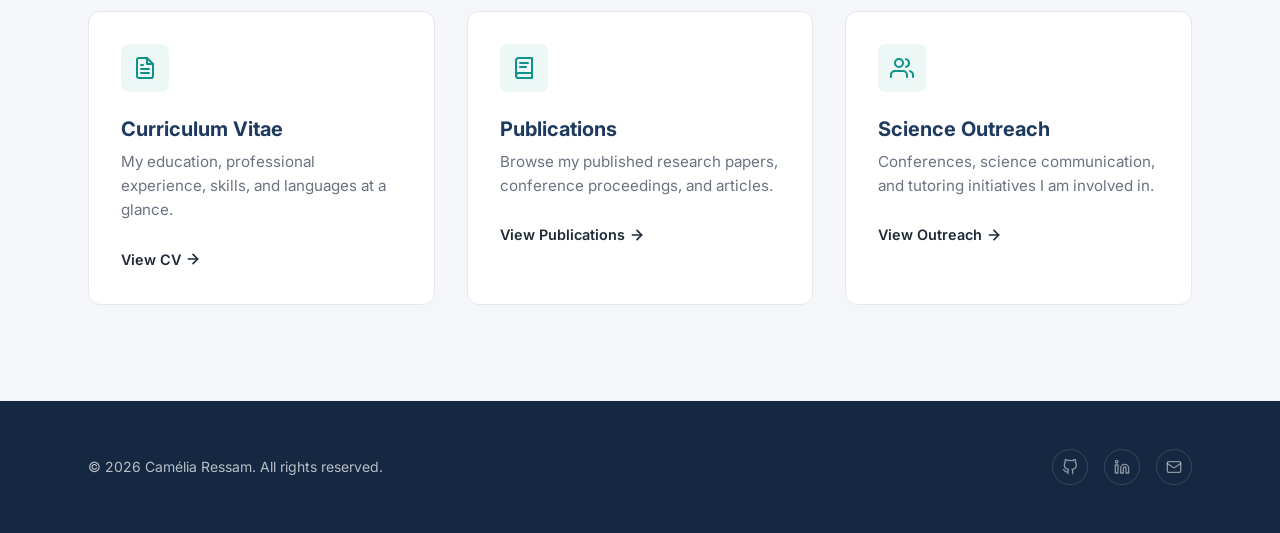
==== commit 1e78bdd1: "Added CV and modified publications" ====
--- a/index.html
+++ b/index.html
@@ -52,18 +52,18 @@
         </div>
 
         <div class="social-links" style="margin-top: var(--spacing-xl);">
-          <a href="#" class="social-link" aria-label="GitHub" target="_blank" rel="noopener noreferrer">
+          <a href="https://github.com/CameliaRessam" class="social-link" aria-label="GitHub" target="_blank" rel="noopener noreferrer">
             <svg width="18" height="18" viewBox="0 0 24 24" fill="none" stroke="currentColor" stroke-width="2" stroke-linecap="round" stroke-linejoin="round"><path d="M9 19c-5 1.5-5-2.5-7-3m14 6v-3.87a3.37 3.37 0 0 0-.94-2.61c3.14-.35 6.44-1.54 6.44-7A5.44 5.44 0 0 0 20 4.77 5.07 5.07 0 0 0 19.91 1S18.73.65 16 2.48a13.38 13.38 0 0 0-7 0C6.27.65 5.09 1 5.09 1A5.07 5.07 0 0 0 5 4.77a5.44 5.44 0 0 0-1.5 3.78c0 5.42 3.3 6.61 6.44 7A3.37 3.37 0 0 0 9 18.13V22"/></svg>
           </a>
-          <a href="#" class="social-link" aria-label="LinkedIn" target="_blank" rel="noopener noreferrer">
+          <a href="https://www.linkedin.com/in/camélia-ressam-aa2ba9194/" class="social-link" aria-label="LinkedIn" target="_blank" rel="noopener noreferrer">
             <svg width="18" height="18" viewBox="0 0 24 24" fill="none" stroke="currentColor" stroke-width="2" stroke-linecap="round" stroke-linejoin="round"><path d="M16 8a6 6 0 0 1 6 6v7h-4v-7a2 2 0 0 0-2-2 2 2 0 0 0-2 2v7h-4v-7a6 6 0 0 1 6-6z"/><rect x="2" y="9" width="4" height="12"/><circle cx="4" cy="4" r="2"/></svg>
           </a>
-          <a href="mailto:camelia.ressam@cea.fr" class="social-link" aria-label="Email">
+          <a href="mailto:ressam.camelia@gmail.com" class="social-link" aria-label="Email">
             <svg width="18" height="18" viewBox="0 0 24 24" fill="none" stroke="currentColor" stroke-width="2" stroke-linecap="round" stroke-linejoin="round"><rect x="2" y="4" width="20" height="16" rx="2"/><path d="m22 7-8.97 5.7a1.94 1.94 0 0 1-2.06 0L2 7"/></svg>
           </a>
-          <a href="#" class="social-link" aria-label="Google Scholar" target="_blank" rel="noopener noreferrer">
+          <!-- <a href="#" class="social-link" aria-label="Google Scholar" target="_blank" rel="noopener noreferrer">
             <svg width="18" height="18" viewBox="0 0 24 24" fill="currentColor"><path d="M12 24a7 7 0 1 1 0-14 7 7 0 0 1 0 14zm0-2a5 5 0 1 0 0-10 5 5 0 0 0 0 10zM1 8l11-7 11 7v2H1V8z"/></svg>
-          </a>
+          </a> -->
         </div>
       </div>
 
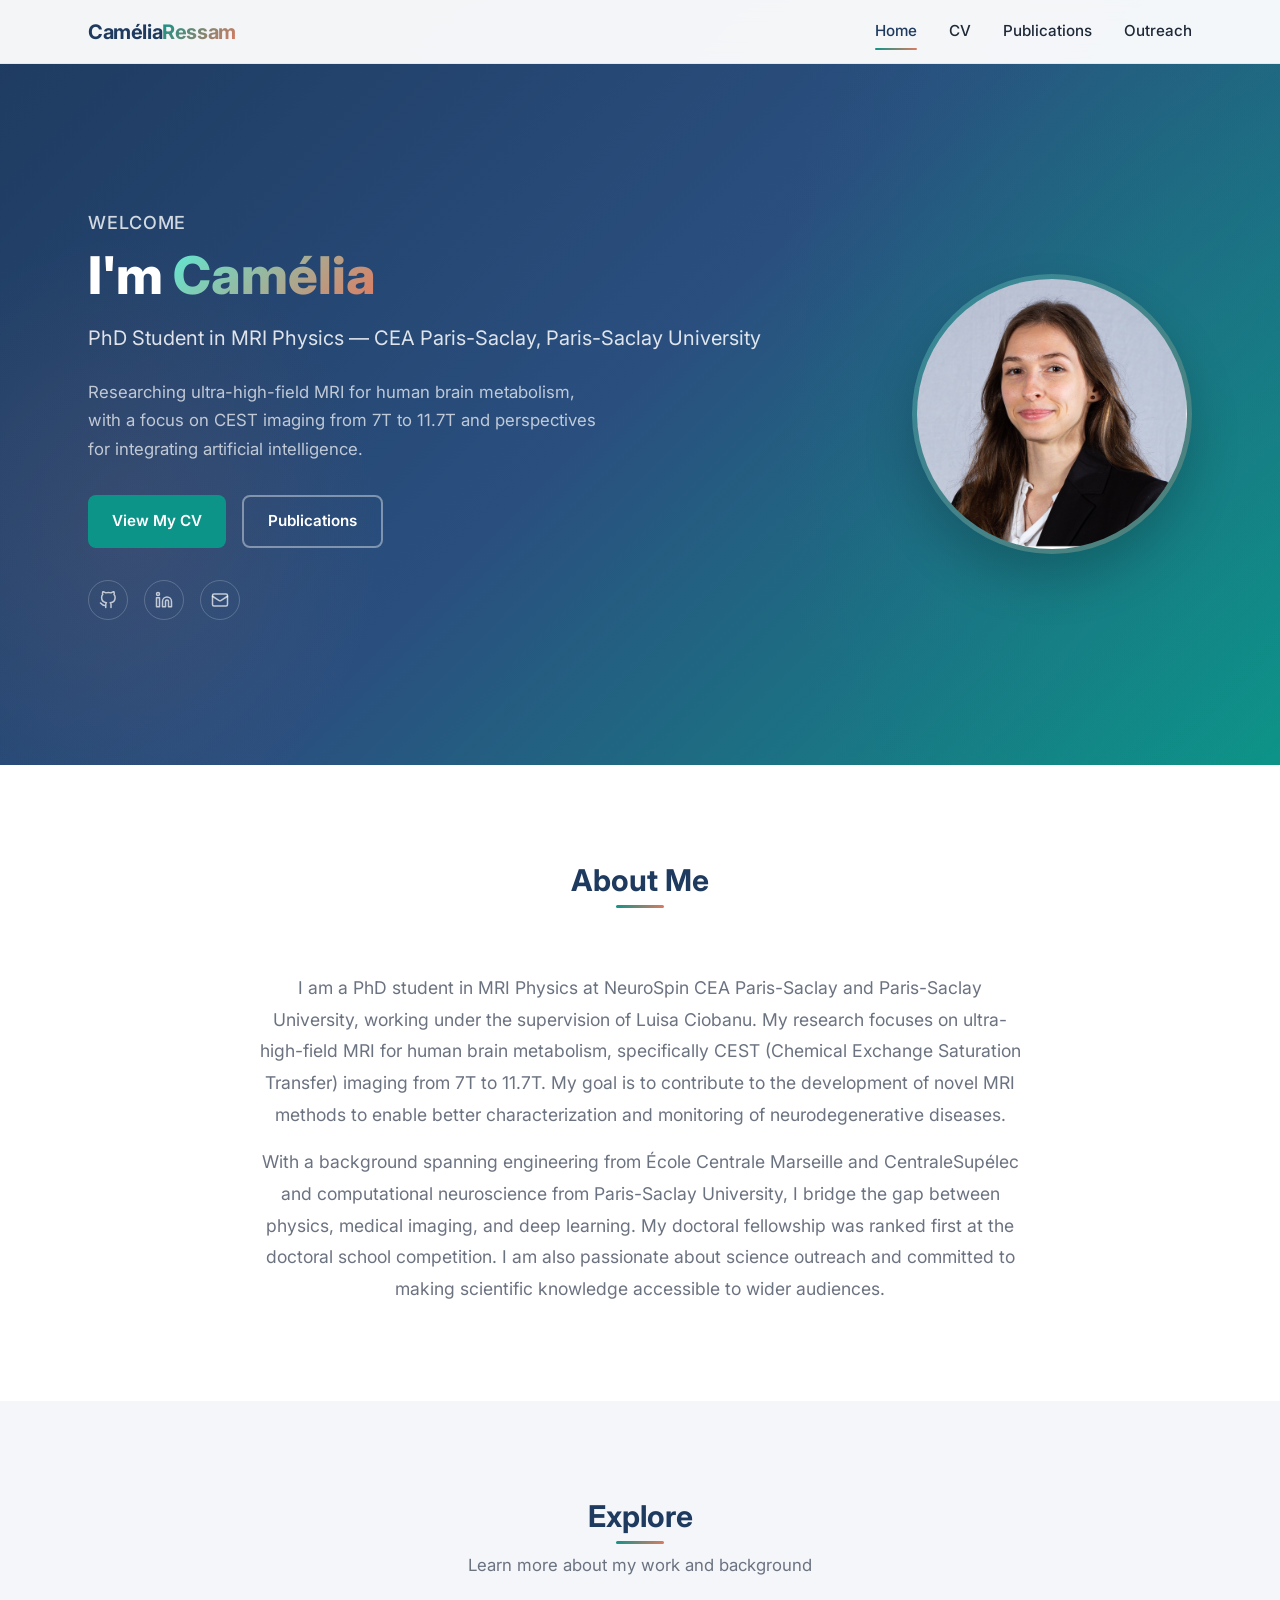
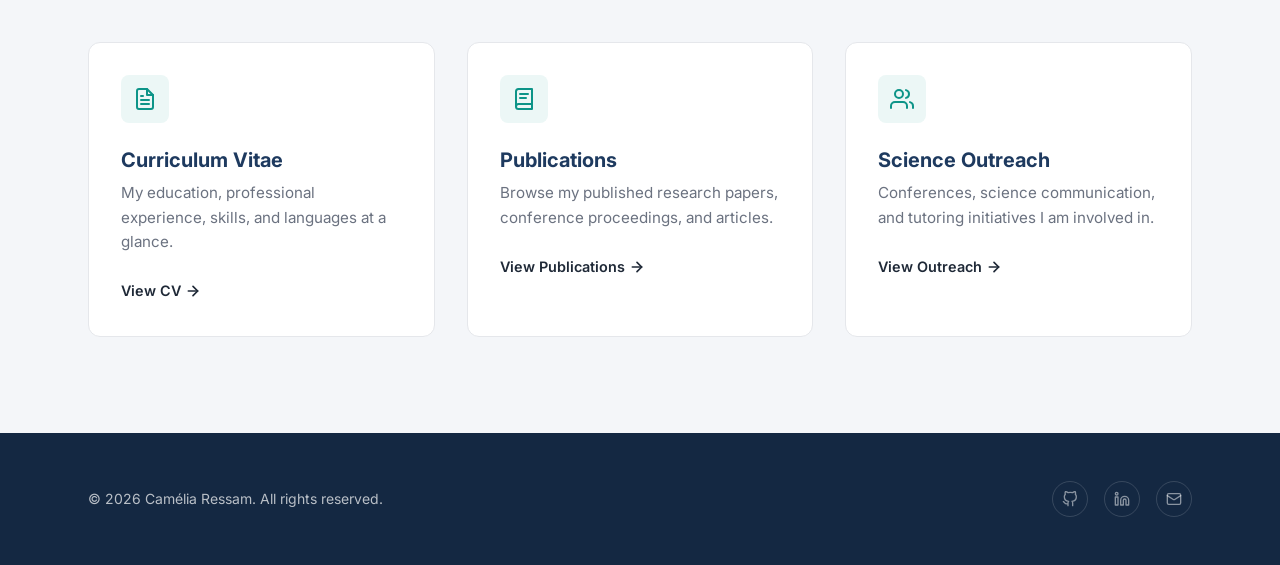
==== commit 76b729a8: "changed intro text" ====
--- a/index.html
+++ b/index.html
@@ -86,13 +86,14 @@
       </div>
       <div class="about__content fade-in">
         <p class="about__text">
-          I am a PhD student in MRI Physics at CEA Paris-Saclay and Paris-Saclay University,
-          working under the supervision of Luisa Ciobanu. My research focuses on ultra-high-field
-          MRI for human brain metabolism, specifically CEST (Chemical Exchange Saturation Transfer)
-          imaging from 7T to 11.7T, with perspectives for integrating artificial intelligence.
+          I am a PhD student in MRI Physics at NeuroSpin CEA Paris-Saclay and Paris-Saclay University,
+          working under the supervision of Luisa Ciobanu. My research focuses on ultra-high-field MRI 
+          for human brain metabolism, specifically CEST (Chemical Exchange Saturation Transfer) imaging 
+          from 7T to 11.7T. My goal is to contribute to the development of novel MRI methods to enable better 
+          characterization and monitoring of neurodegenerative diseases.
         </p>
         <p class="about__text" style="margin-top: var(--spacing-md);">
-          With a background spanning engineering from &Eacute;cole CentraleSup&eacute;lec and
+          With a background spanning engineering from &Eacute;cole Centrale Marseille and CentraleSup&eacute;lec and
           computational neuroscience from Paris-Saclay University, I bridge the gap between
           physics, medical imaging, and deep learning. My doctoral fellowship was ranked first
           at the doctoral school competition. I am also passionate about science outreach and
@@ -158,13 +159,13 @@
     <div class="container footer__inner">
       <p class="footer__copy">&copy; 2026 Cam&eacute;lia Ressam. All rights reserved.</p>
       <div class="footer__links">
-        <a href="#" class="footer__link" aria-label="GitHub" target="_blank" rel="noopener noreferrer">
+        <a href="https://github.com/CameliaRessam" class="footer__link" aria-label="GitHub" target="_blank" rel="noopener noreferrer">
           <svg width="16" height="16" viewBox="0 0 24 24" fill="none" stroke="currentColor" stroke-width="2" stroke-linecap="round" stroke-linejoin="round"><path d="M9 19c-5 1.5-5-2.5-7-3m14 6v-3.87a3.37 3.37 0 0 0-.94-2.61c3.14-.35 6.44-1.54 6.44-7A5.44 5.44 0 0 0 20 4.77 5.07 5.07 0 0 0 19.91 1S18.73.65 16 2.48a13.38 13.38 0 0 0-7 0C6.27.65 5.09 1 5.09 1A5.07 5.07 0 0 0 5 4.77a5.44 5.44 0 0 0-1.5 3.78c0 5.42 3.3 6.61 6.44 7A3.37 3.37 0 0 0 9 18.13V22"/></svg>
         </a>
-        <a href="#" class="footer__link" aria-label="LinkedIn" target="_blank" rel="noopener noreferrer">
+        <a href="https://www.linkedin.com/in/camélia-ressam-aa2ba9194/" class="footer__link" aria-label="LinkedIn" target="_blank" rel="noopener noreferrer">
           <svg width="16" height="16" viewBox="0 0 24 24" fill="none" stroke="currentColor" stroke-width="2" stroke-linecap="round" stroke-linejoin="round"><path d="M16 8a6 6 0 0 1 6 6v7h-4v-7a2 2 0 0 0-2-2 2 2 0 0 0-2 2v7h-4v-7a6 6 0 0 1 6-6z"/><rect x="2" y="9" width="4" height="12"/><circle cx="4" cy="4" r="2"/></svg>
         </a>
-        <a href="mailto:camelia.ressam@cea.fr" class="footer__link" aria-label="Email">
+        <a href="mailto:ressam.camelia@gmail.com" class="footer__link" aria-label="Email">
           <svg width="16" height="16" viewBox="0 0 24 24" fill="none" stroke="currentColor" stroke-width="2" stroke-linecap="round" stroke-linejoin="round"><rect x="2" y="4" width="20" height="16" rx="2"/><path d="m22 7-8.97 5.7a1.94 1.94 0 0 1-2.06 0L2 7"/></svg>
         </a>
       </div>
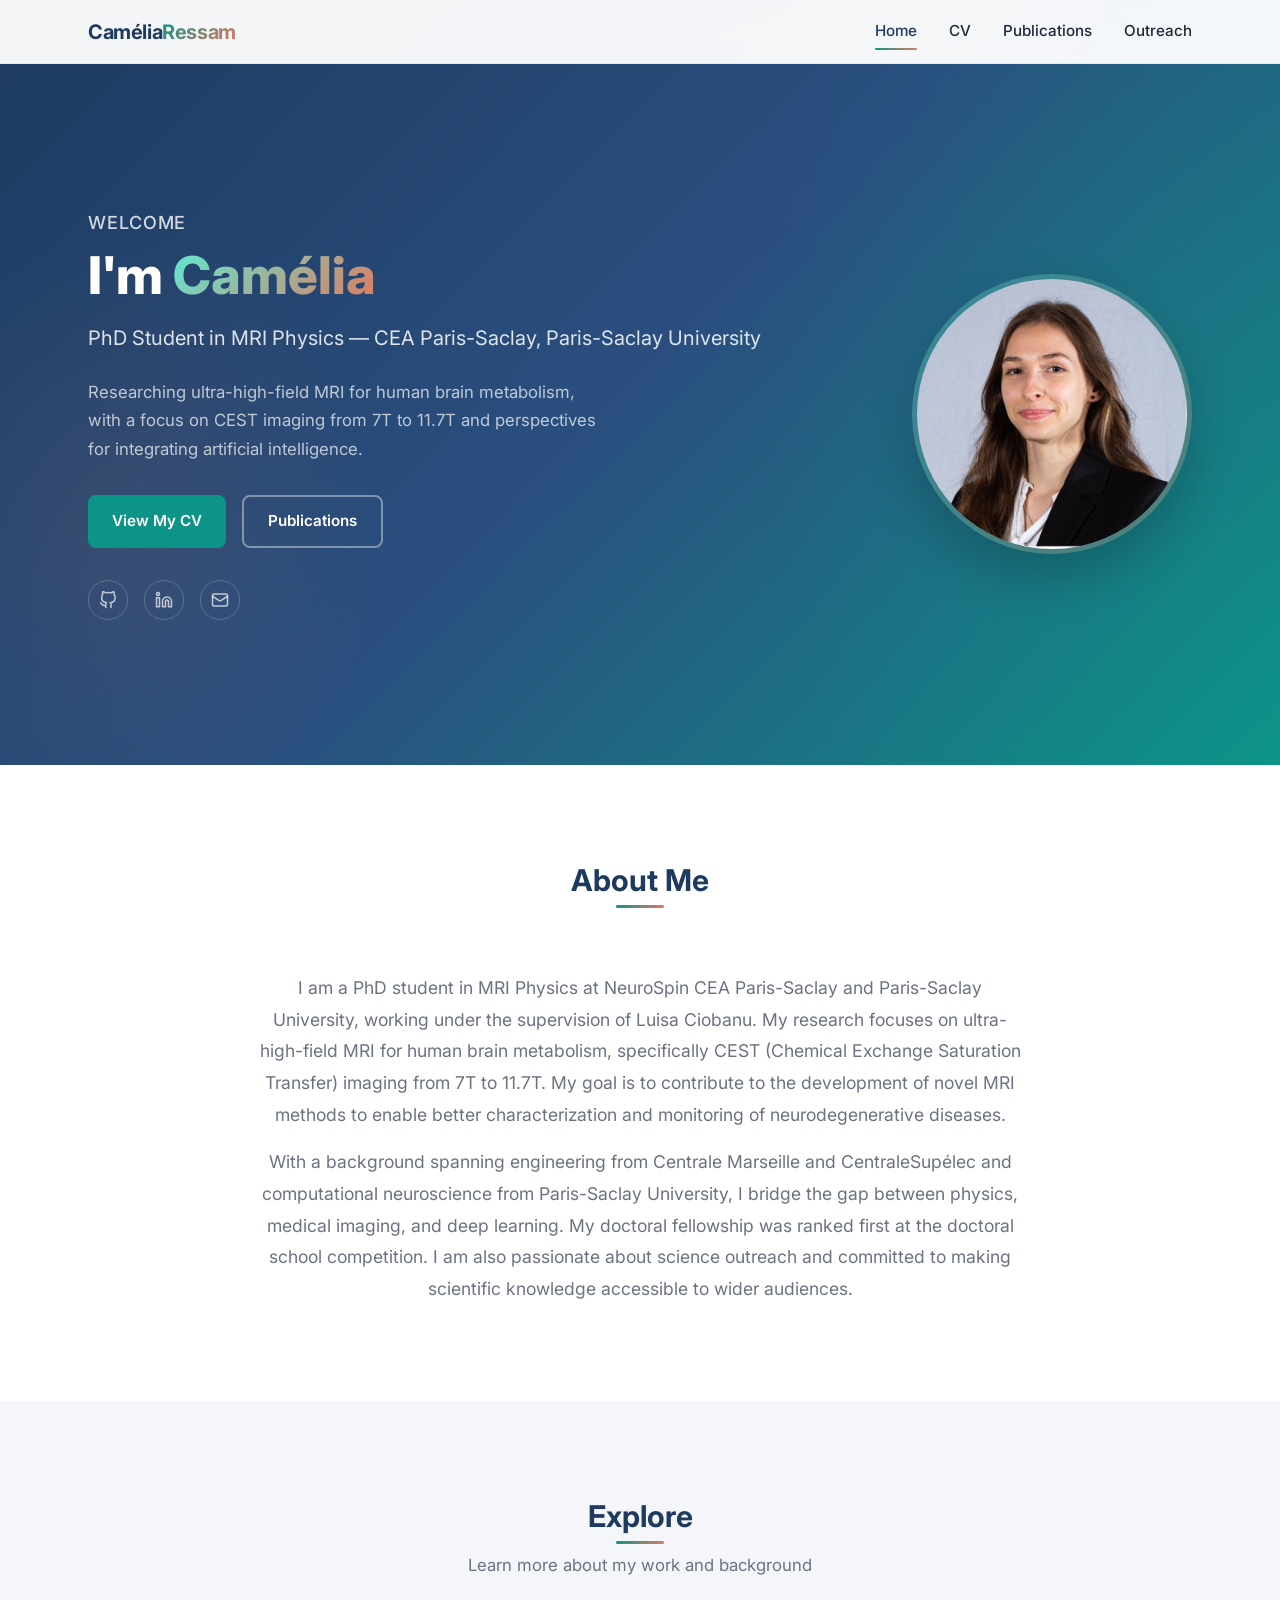
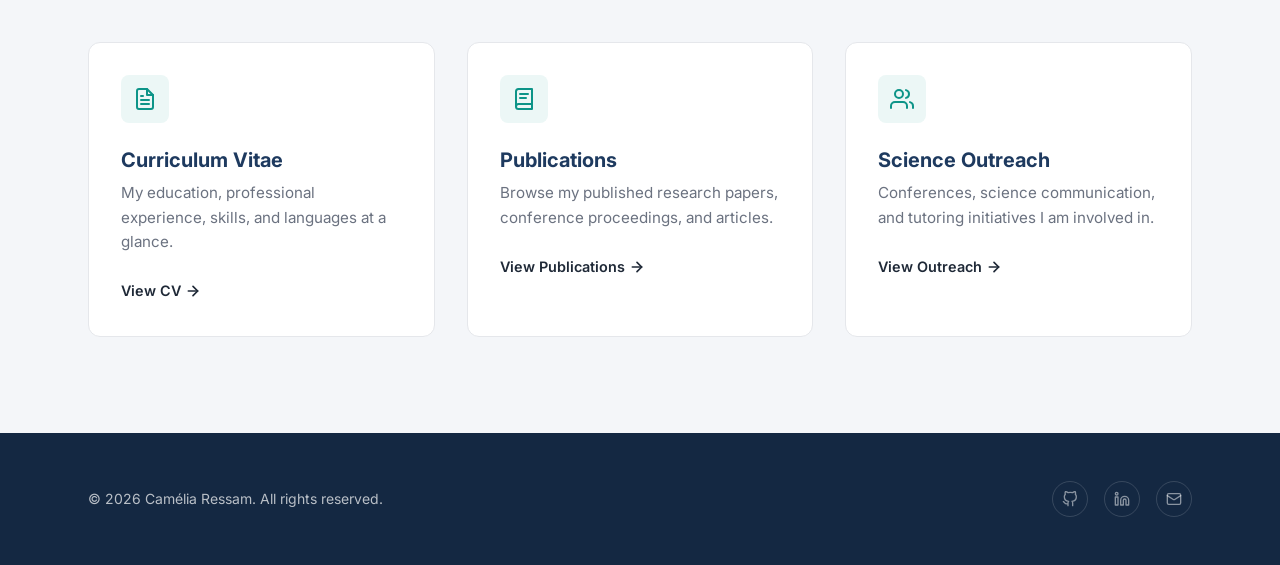
==== commit 4059bbb4: "updated text" ====
--- a/index.html
+++ b/index.html
@@ -93,7 +93,7 @@
           characterization and monitoring of neurodegenerative diseases.
         </p>
         <p class="about__text" style="margin-top: var(--spacing-md);">
-          With a background spanning engineering from &Eacute;cole Centrale Marseille and CentraleSup&eacute;lec and
+          With a background spanning engineering from Centrale Marseille and CentraleSup&eacute;lec and
           computational neuroscience from Paris-Saclay University, I bridge the gap between
           physics, medical imaging, and deep learning. My doctoral fellowship was ranked first
           at the doctoral school competition. I am also passionate about science outreach and
